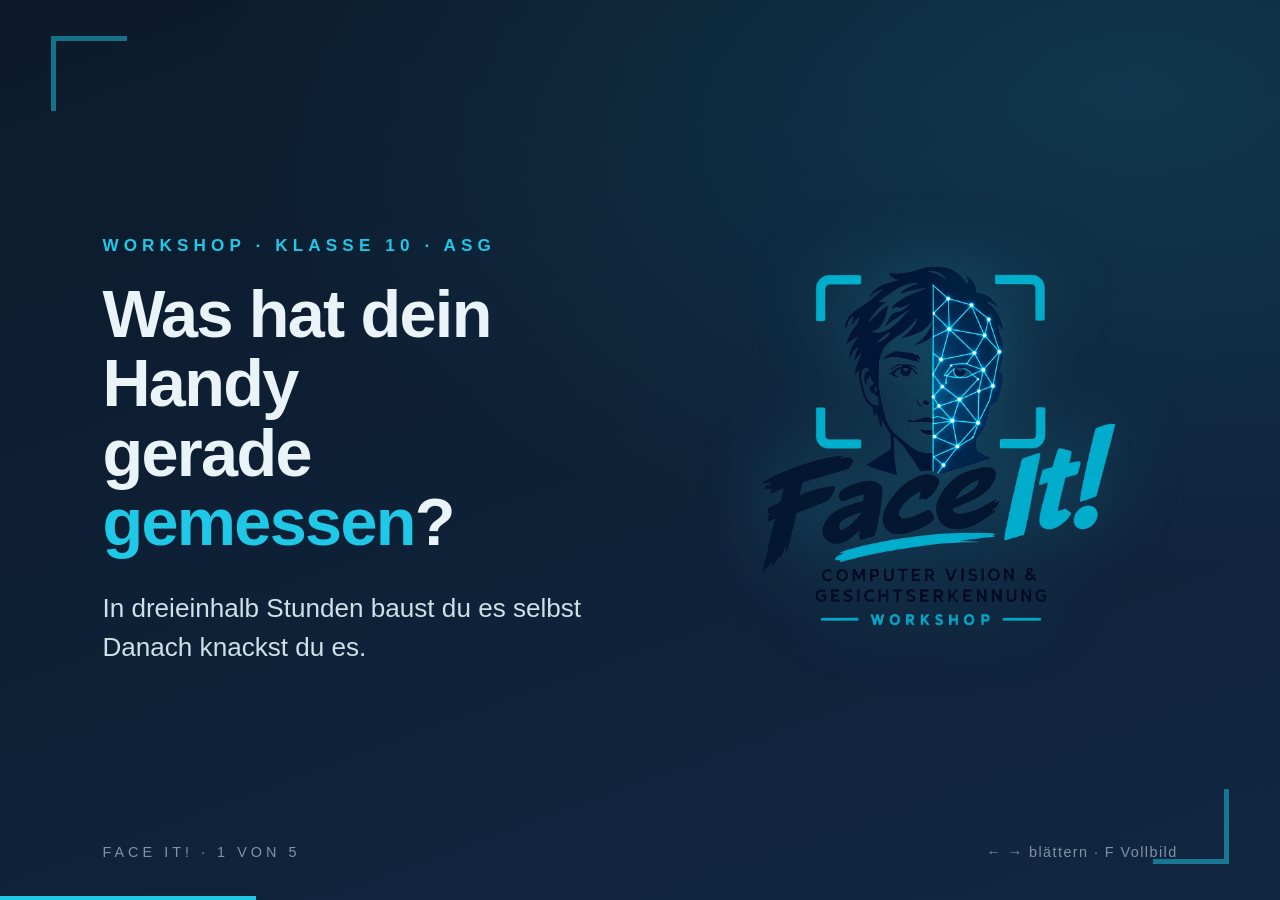
==== material/folien/index.html @ fff6ec65 "feat: Workshop "Face it!" zu Computer Vision und Gesichtserkennung Vollstaendiger 3,5-stuendiger Wor" ====
<!DOCTYPE html>
<html lang="de">
<head>
<meta charset="utf-8">
<meta name="viewport" content="width=device-width, initial-scale=1">
<title>Face it! – Folien</title>
<style>
  :root {
    --navy:   #0c1a2b;
    --navy2:  #12263f;
    --cyan:   #1ec8e6;
    --hell:   #eaf4f8;
    --grau:   #7e93a6;
  }
  * { box-sizing: border-box; margin: 0; padding: 0; }
  html, body { height: 100%; }
  body {
    background: var(--navy);
    color: var(--hell);
    font-family: "Segoe UI", "Helvetica Neue", Arial, sans-serif;
    overflow: hidden;
  }

  .buehne { position: relative; width: 100vw; height: 100vh; }

  .folie {
    position: absolute; inset: 0;
    display: none;
    padding: 7vh 8vw;
    flex-direction: column; justify-content: center;
    background:
      radial-gradient(120% 90% at 88% 10%, rgba(30,200,230,.14), transparent 60%),
      linear-gradient(160deg, #0c1a2b 0%, #112742 100%);
  }
  .folie.aktiv { display: flex; }

  /* Ecken-Klammern wie im Logo */
  .folie::before, .folie::after {
    content: ""; position: absolute; width: 5.5vw; height: 5.5vw;
    border: 0.45vw solid var(--cyan); opacity: .5;
  }
  .folie::before { top: 4vh; left: 4vw; border-right: none; border-bottom: none; }
  .folie::after { bottom: 4vh; right: 4vw; border-left: none; border-top: none; }

  .nummer {
    position: absolute; bottom: 4.5vh; left: 8vw;
    font-size: 1.6vh; letter-spacing: .28em; color: var(--grau);
    text-transform: uppercase;
  }

  h1 { font-size: 7.4vh; line-height: 1.04; letter-spacing: -0.025em;
       font-weight: 700; }
  h1 em { color: var(--cyan); font-style: normal; }
  h2 { font-size: 5.2vh; line-height: 1.1; letter-spacing: -0.02em;
       font-weight: 700; margin-bottom: 3.5vh; }
  h2 em { color: var(--cyan); font-style: normal; }
  .oben { font-size: 1.9vh; letter-spacing: .3em; color: var(--cyan);
          text-transform: uppercase; margin-bottom: 2.4vh; font-weight: 600; }
  p { font-size: 2.9vh; line-height: 1.5; max-width: 46ch; color: #cfe0e9; }
  p.gross { font-size: 3.6vh; max-width: 40ch; }
  strong { color: #fff; font-weight: 600; }

  ul { list-style: none; margin-top: 1vh; }
  li { font-size: 2.9vh; line-height: 1.55; padding-left: 4.2vh;
       position: relative; margin-bottom: 1.9vh; max-width: 44ch;
       color: #cfe0e9; }
  li::before {
    content: ""; position: absolute; left: 0; top: 1.5vh;
    width: 1.9vh; height: 1.9vh; border: 0.35vh solid var(--cyan);
  }
  li b { color: #fff; font-weight: 600; }

  .spalten { display: flex; gap: 7vw; align-items: center; }
  .spalten > div { flex: 1; }

  .logo { width: 34vw; max-width: 46vh; filter: drop-shadow(0 0 4vh rgba(30,200,230,.25)); }

  .zahl { font-size: 12vh; font-weight: 700; color: var(--cyan);
          line-height: .95; letter-spacing: -0.04em; }
  .zahl small { display: block; font-size: 2.2vh; letter-spacing: .22em;
                color: var(--grau); text-transform: uppercase;
                font-weight: 600; margin-top: 1.4vh; }

  .kette { display: flex; align-items: center; gap: 2.2vw; margin: 2vh 0 3vh 0; }
  .kette .kasten { border: 0.3vh solid rgba(30,200,230,.45); padding: 2vh 2.4vw;
                   border-radius: 1vh; text-align: center; }
  .kette .kasten .titel { font-size: 3.4vh; font-weight: 700; color: #fff; }
  .kette .kasten .unter { font-size: 1.7vh; color: var(--grau);
                          letter-spacing: .14em; text-transform: uppercase;
                          margin-top: .7vh; }
  .kette .pfeil { font-size: 3.6vh; color: var(--cyan); }

  .gitter { display: grid; grid-template-columns: repeat(6, 1fr); gap: .5vh;
            width: 30vh; }
  .gitter div { aspect-ratio: 1; display: grid; place-items: center;
                font-size: 1.9vh; color: #9fb6c6;
                border: 1px solid rgba(126,147,166,.35);
                font-variant-numeric: tabular-nums; }

  .merksatz { border-left: 0.6vh solid var(--cyan); padding-left: 2.4vw;
              margin-top: 4vh; }
  .merksatz p { font-size: 3.2vh; color: #fff; font-weight: 600; max-width: 40ch; }

  .url { font-family: Consolas, "Courier New", monospace; font-size: 2.6vh;
         color: var(--cyan); margin-top: 1.5vh; word-break: break-all; }
  .qr { width: 26vh; height: 26vh; border: 0.3vh dashed rgba(30,200,230,.5);
        display: grid; place-items: center; text-align: center;
        font-size: 1.7vh; color: var(--grau); padding: 2vh; border-radius: 1vh; }
  .qr img { width: 100%; height: 100%; object-fit: contain; }

  .fortschritt { position: fixed; bottom: 0; left: 0; height: 0.5vh;
                 background: var(--cyan); transition: width .25s ease; }
  .hilfe { position: fixed; bottom: 4.5vh; right: 8vw; font-size: 1.6vh;
           color: var(--grau); letter-spacing: .1em; }

  @media print {
    body { overflow: visible; }
    .folie { display: flex !important; position: relative; height: 100vh;
             page-break-after: always; }
    .hilfe, .fortschritt { display: none; }
  }
</style>
</head>
<body>

<div class="buehne">

  <!-- ================================================= 1 -->
  <section class="folie aktiv">
    <div class="spalten">
      <div>
        <p class="oben">Workshop · Klasse 10 · ASG</p>
        <h1>Was hat dein Handy<br>gerade <em>gemessen</em>?</h1>
        <p style="margin-top:3.5vh">In dreieinhalb Stunden baust du es selbst</p>
        <p> Danach knackst du es.</p>
      </div>
      <div style="text-align:center">
        <img class="logo" src="../../images/logo.png" alt="Face it!">
      </div>
    </div>
    <div class="nummer">Face it! · 1 von 5</div>
  </section>

  <!-- ================================================= 2 -->
  <section class="folie">
    <p class="oben">Nach Station 1</p>
    <div class="spalten">
      <div>
        <h2>Ein Bild ist eine<br><em>Tabelle aus Zahlen</em></h2>
        <ul>
          <li><b>Pixel</b> – ein Bildpunkt, also eine Zahl</li>
          <li><b>0 bis 255</b> – 0 ist schwarz, 255 ist weiß</li>
          <li><b>Auflösung</b> – wie viele Zahlen es sind</li>
          <li><b>Rot, Grün, Blau</b> – Farbe sind drei Tabellen übereinander</li>
        </ul>
      </div>
      <div>
        <div class="gitter">
          <div>72</div><div>118</div><div>129</div><div>27</div><div>18</div><div>22</div>
          <div>72</div><div>140</div><div>115</div><div>11</div><div>10</div><div>42</div>
          <div>70</div><div>104</div><div>24</div><div>11</div><div>39</div><div>65</div>
          <div>69</div><div>92</div><div>22</div><div>29</div><div>61</div><div>94</div>
          <div>135</div><div>135</div><div>68</div><div>83</div><div>105</div><div>123</div>
          <div>140</div><div>148</div><div>79</div><div>120</div><div>118</div><div>121</div>
        </div>
        <p style="font-size:2.1vh;margin-top:2vh;color:#7e93a6">
        Dein Gesicht. Mehr sieht der Computer nicht.</p>
      </div>
    </div>
    <div class="nummer">Face it! · 2 von 5</div>
  </section>

  <!-- ================================================= 3 -->
  <section class="folie">
    <p class="oben">Nach Station 2</p>
    <h2>Du hast gerade einen <em>Kernel</em> von Hand gerechnet</h2>
    <div class="kette">
      <div class="kasten"><div class="titel">1</div>
        <div class="unter">Kernel, von Hand</div></div>
      <div class="pfeil">→</div>
      <div class="kasten"><div class="titel">64</div>
        <div class="unter">erste Schicht</div></div>
      <div class="pfeil">→</div>
      <div class="kasten"><div class="titel">Millionen</div>
        <div class="unter">ganzes Netz</div></div>
    </div>
    <p class="gross">Ein neuronales Netz macht genau dieselbe Rechnung – aber es
    <strong>sucht sich seine Kernel selbst</strong>, in Schichten übereinander,
    bis es Kanten, Augen und schließlich Gesichter findet.</p>
    <div class="nummer">Face it! · 3 von 5</div>
  </section>

  <!-- ================================================= 4 -->
  <section class="folie">
    <p class="oben">Nach Station 4</p>
    <div class="spalten">
      <div>
        <h2>Dein Gesicht ist ein<br><em>Punkt in einem Raum</em></h2>
        <ul>
          <li><b>2 Zahlen</b> – ein Punkt auf Papier</li>
          <li><b>3 Zahlen</b> – ein Punkt in diesem Zimmer</li>
          <li><b>128 Zahlen</b> – ein Punkt in einem Raum, den niemand zeichnen
              kann. Rechnen kann man darin trotzdem.</li>
        </ul>
        <p style="margin-top:2.5vh">Ähnliche Gesichter liegen dort nah beieinander.
        <strong>Erkennung ist ein Abstand.</strong></p>
      </div>
      <div>
        <div class="zahl">37 632<small>Zahlen im Bild</small></div>
        <div style="font-size:5vh;color:var(--cyan);margin:2.5vh 0">↓</div>
        <div class="zahl">128<small>Zahlen über dich</small></div>
      </div>
    </div>
    <div class="nummer">Face it! · 4 von 5</div>
  </section>

  <!-- ================================================= 5 -->
  <section class="folie">
    <p class="oben">Zum Mitnehmen</p>
    <div class="spalten">
      <div>
        <h2>Alles zum <em>Weiterbasteln</em></h2>
        <p>Alle Programme von heute, die Lösungen, vier Bonusprojekte und ein
        Glossar mit jedem Begriff.</p>
        <p class="url">github.com/fabianpingel/face-it</p>
        <div class="merksatz">
          <p>Ein Passwort kannst du ändern.<br>Dein Gesicht nicht.</p>
        </div>
      </div>
      <div style="text-align:center">
        <div class="qr">
          <!-- qr.svg wird erzeugt mit:  uv run code/tools/qr_erzeugen.py <URL>
               Fehlt die Datei, erscheint stattdessen der Hinweis darunter. -->
          <img src="qr.svg" alt="QR-Code zum Repository"
               onerror="this.style.display='none';
                        this.nextElementSibling.style.display='block'">
          <span style="display:none">QR-Code fehlt noch<br>
          <code style="color:#1ec8e6;font-size:1.5vh">
          uv run code/tools/qr_erzeugen.py</code></span>
        </div>
      </div>
    </div>
    <div class="nummer">Face it! · 5 von 5</div>
  </section>

</div>

<div class="fortschritt" style="width:20%"></div>
<div class="hilfe">← → blättern · F Vollbild</div>

<script>
  const folien = Array.from(document.querySelectorAll('.folie'));
  const balken = document.querySelector('.fortschritt');
  let aktuell = 0;

  function zeigen(index) {
    aktuell = Math.max(0, Math.min(folien.length - 1, index));
    folien.forEach((f, i) => f.classList.toggle('aktiv', i === aktuell));
    balken.style.width = ((aktuell + 1) / folien.length * 100) + '%';
    location.hash = aktuell + 1;
  }

  document.addEventListener('keydown', (e) => {
    if (['ArrowRight', 'PageDown', ' ', 'Enter'].includes(e.key)) {
      e.preventDefault(); zeigen(aktuell + 1);
    } else if (['ArrowLeft', 'PageUp'].includes(e.key)) {
      e.preventDefault(); zeigen(aktuell - 1);
    } else if (e.key === 'Home') {
      zeigen(0);
    } else if (e.key === 'End') {
      zeigen(folien.length - 1);
    } else if (e.key.toLowerCase() === 'f') {
      if (document.fullscreenElement) document.exitFullscreen();
      else document.documentElement.requestFullscreen();
    }
  });

  document.addEventListener('click', (e) => {
    zeigen(aktuell + (e.clientX < window.innerWidth * 0.25 ? -1 : 1));
  });

  const start = parseInt(location.hash.replace('#', ''), 10);
  zeigen(Number.isInteger(start) && start > 0 ? start - 1 : 0);
</script>

</body>
</html>
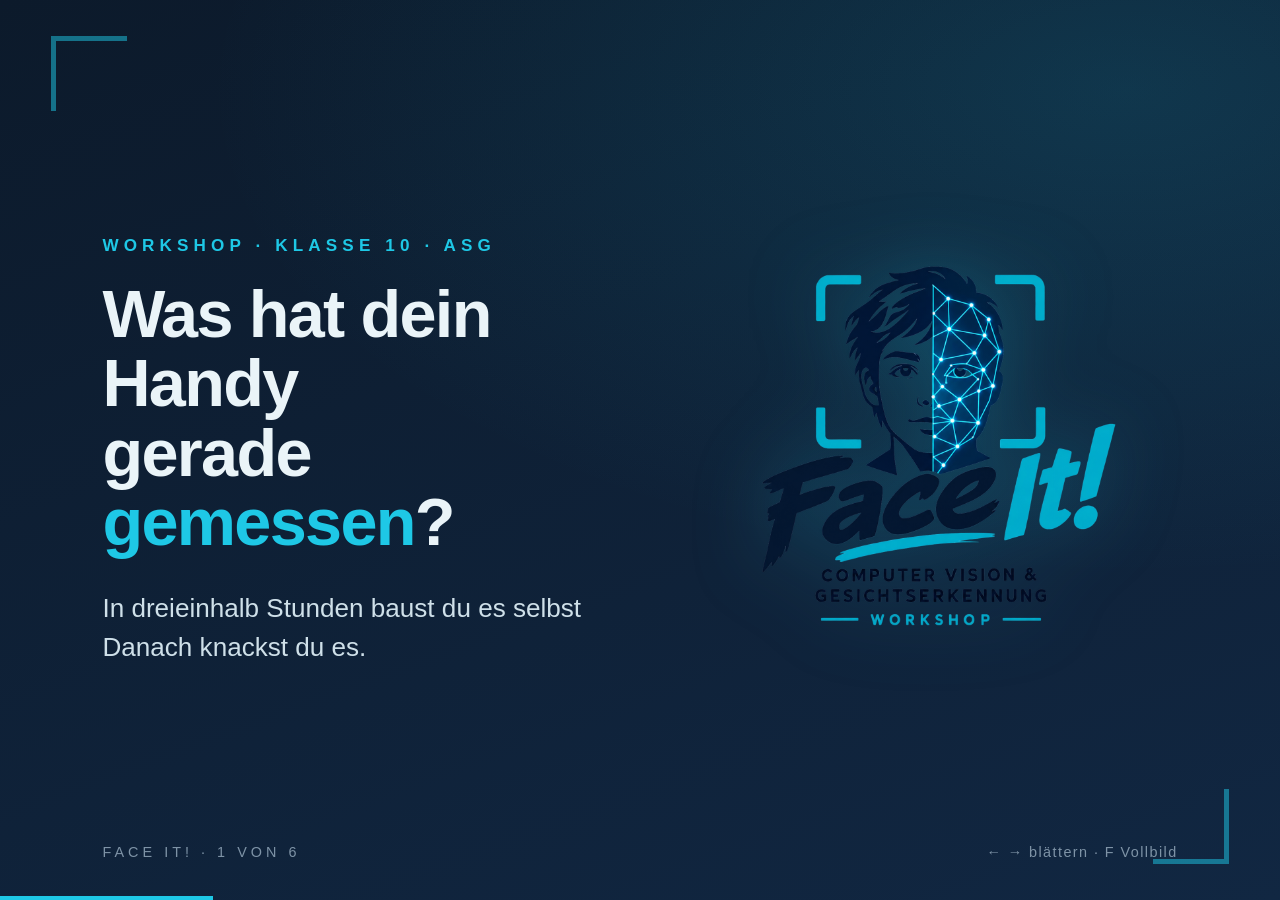
==== commit 0ac63a6a: "feat: Folie nach Station 3, Infostreifen unter die Bilder Es fehlte eine Folie - der Foliensatz spra" ====
--- a/material/folien/index.html
+++ b/material/folien/index.html
@@ -97,6 +97,11 @@
                 border: 1px solid rgba(126,147,166,.35);
                 font-variant-numeric: tabular-nums; }
 
+  .fundliste { margin-top: 1.5vh; }
+  .fundliste div { font-size: 2.5vh; line-height: 1.8; color: #cfe0e9; }
+  .fundliste .ja { color: var(--cyan); font-weight: 700; margin-right: 1.1vw; }
+  .fundliste .nein { color: #e2607a; font-weight: 700; margin-right: 1.1vw; }
+
   .merksatz { border-left: 0.6vh solid var(--cyan); padding-left: 2.4vw;
               margin-top: 4vh; }
   .merksatz p { font-size: 3.2vh; color: #fff; font-weight: 600; max-width: 40ch; }
@@ -138,7 +143,7 @@
         <img class="logo" src="../../images/logo.png" alt="Face it!">
       </div>
     </div>
-    <div class="nummer">Face it! · 1 von 5</div>
+    <div class="nummer">Face it! · 1 von 6</div>
   </section>
 
   <!-- ================================================= 2 -->
@@ -167,7 +172,7 @@
         Dein Gesicht. Mehr sieht der Computer nicht.</p>
       </div>
     </div>
-    <div class="nummer">Face it! · 2 von 5</div>
+    <div class="nummer">Face it! · 2 von 6</div>
   </section>
 
   <!-- ================================================= 3 -->
@@ -187,10 +192,45 @@
     <p class="gross">Ein neuronales Netz macht genau dieselbe Rechnung – aber es
     <strong>sucht sich seine Kernel selbst</strong>, in Schichten übereinander,
     bis es Kanten, Augen und schließlich Gesichter findet.</p>
-    <div class="nummer">Face it! · 3 von 5</div>
+    <div class="nummer">Face it! · 3 von 6</div>
   </section>
 
   <!-- ================================================= 4 -->
+  <section class="folie">
+    <p class="oben">Nach Station 3</p>
+    <div class="spalten">
+      <div>
+        <h2>Gefunden ist nicht<br><em>erkannt</em></h2>
+        <ul>
+          <li><b>Detektion</b> &ndash; Ist hier ein Gesicht, und wo?
+              Die Antwort ist ein Rechteck.</li>
+          <li><b>Erkennung</b> &ndash; Wessen Gesicht? Dafür braucht es einen
+              Vergleich. Das kommt jetzt.</li>
+        </ul>
+        <div class="merksatz">
+          <p>Die Empfindlichkeit ist eine Einstellung.<br>Kein Naturgesetz.</p>
+        </div>
+      </div>
+      <div>
+        <p style="font-size:2.2vh;letter-spacing:.16em;text-transform:uppercase;
+                  color:var(--grau);font-weight:600">
+          Von deinem Programm als Gesicht akzeptiert</p>
+        <div class="fundliste">
+          <div><span class="ja">&check;</span> Poster an der Wand</div>
+          <div><span class="ja">&check;</span> gezeichnetes Gesicht</div>
+          <div><span class="ja">&check;</span> Foto auf dem Handy</div>
+          <div><span class="ja">&check;</span> Aufdruck auf dem T-Shirt</div>
+          <div><span class="nein">&#10007;</span> echtes Gesicht, Hand über
+               den Augen</div>
+        </div>
+        <p style="font-size:2.4vh;margin-top:3vh"><strong>Es prüft nicht, ob ein
+        Mensch davorsteht.</strong></p>
+      </div>
+    </div>
+    <div class="nummer">Face it! &middot; 4 von 6</div>
+  </section>
+
+  <!-- ================================================= 5 -->
   <section class="folie">
     <p class="oben">Nach Station 4</p>
     <div class="spalten">
@@ -211,16 +251,16 @@
         <div class="zahl">128<small>Zahlen über dich</small></div>
       </div>
     </div>
-    <div class="nummer">Face it! · 4 von 5</div>
-  </section>
-
-  <!-- ================================================= 5 -->
+    <div class="nummer">Face it! · 5 von 6</div>
+  </section>
+
+  <!-- ================================================= 6 -->
   <section class="folie">
     <p class="oben">Zum Mitnehmen</p>
     <div class="spalten">
       <div>
         <h2>Alles zum <em>Weiterbasteln</em></h2>
-        <p>Alle Programme von heute, die Lösungen, vier Bonusprojekte und ein
+        <p>Alle Programme von heute, die Lösungen, fünf Advanced-Programme und ein
         Glossar mit jedem Begriff.</p>
         <p class="url">github.com/fabianpingel/face-it</p>
         <div class="merksatz">
@@ -240,7 +280,7 @@
         </div>
       </div>
     </div>
-    <div class="nummer">Face it! · 5 von 5</div>
+    <div class="nummer">Face it! · 6 von 6</div>
   </section>
 
 </div>
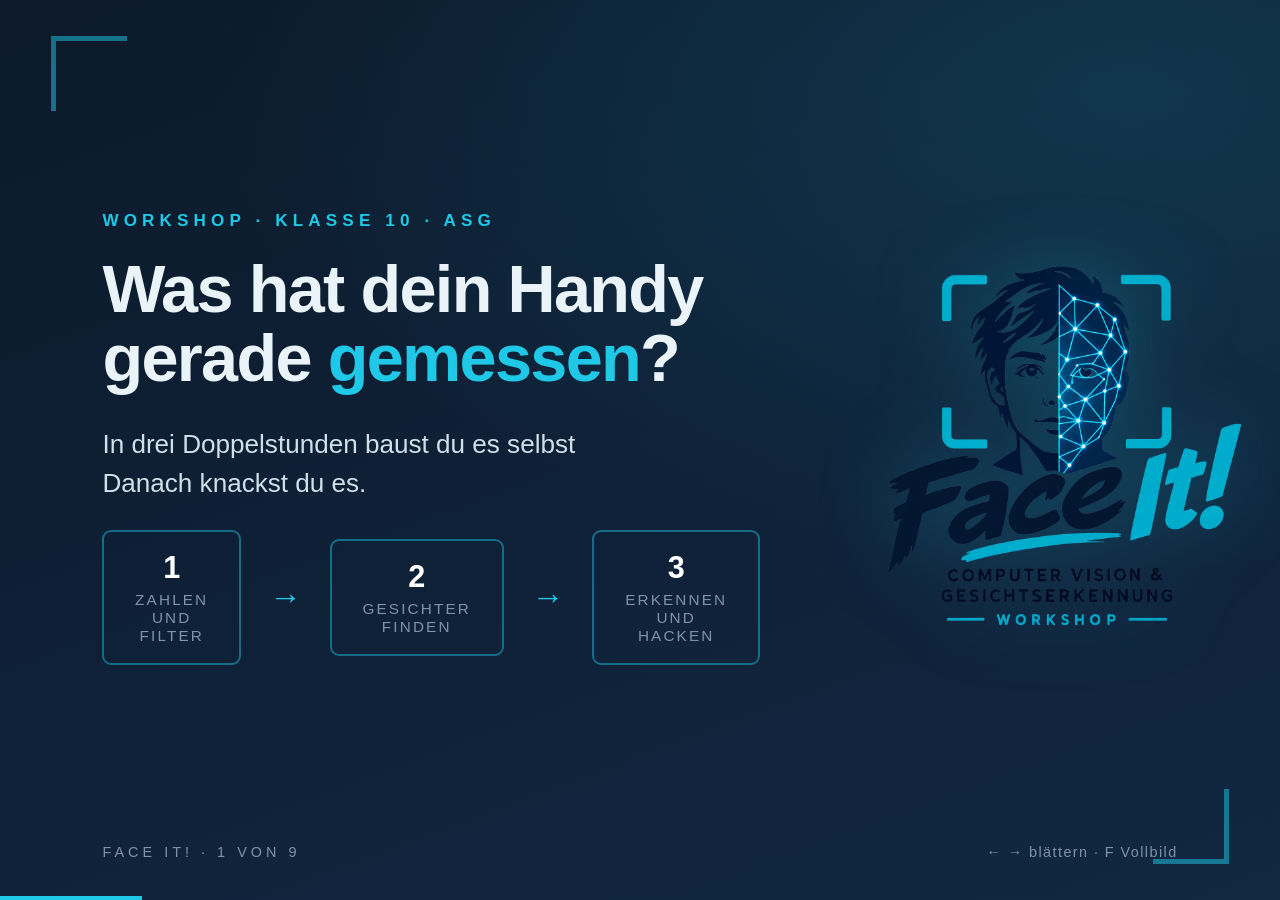
==== commit 4b6cb980: "feat: Workshop auf 3x90 Minuten in sechs Bloecken umstellen Aus dem 3,5-Stunden-Projektvormittag (21" ====
--- a/material/folien/index.html
+++ b/material/folien/index.html
@@ -136,19 +136,29 @@
       <div>
         <p class="oben">Workshop · Klasse 10 · ASG</p>
         <h1>Was hat dein Handy<br>gerade <em>gemessen</em>?</h1>
-        <p style="margin-top:3.5vh">In dreieinhalb Stunden baust du es selbst</p>
+        <p style="margin-top:3.5vh">In drei Doppelstunden baust du es selbst</p>
         <p> Danach knackst du es.</p>
+        <div class="kette" style="margin-top:3vh">
+          <div class="kasten"><div class="titel">1</div>
+            <div class="unter">Zahlen und Filter</div></div>
+          <div class="pfeil">→</div>
+          <div class="kasten"><div class="titel">2</div>
+            <div class="unter">Gesichter finden</div></div>
+          <div class="pfeil">→</div>
+          <div class="kasten"><div class="titel">3</div>
+            <div class="unter">Erkennen und hacken</div></div>
+        </div>
       </div>
       <div style="text-align:center">
         <img class="logo" src="../../images/logo.png" alt="Face it!">
       </div>
     </div>
-    <div class="nummer">Face it! · 1 von 6</div>
+    <div class="nummer">Face it! · 1 von 9</div>
   </section>
 
   <!-- ================================================= 2 -->
   <section class="folie">
-    <p class="oben">Nach Station 1</p>
+    <p class="oben">Fazit Block 1 &middot; Station 1</p>
     <div class="spalten">
       <div>
         <h2>Ein Bild ist eine<br><em>Tabelle aus Zahlen</em></h2>
@@ -172,12 +182,43 @@
         Dein Gesicht. Mehr sieht der Computer nicht.</p>
       </div>
     </div>
-    <div class="nummer">Face it! · 2 von 6</div>
+    <div class="nummer">Face it! · 2 von 9</div>
   </section>
 
   <!-- ================================================= 3 -->
   <section class="folie">
-    <p class="oben">Nach Station 2</p>
+    <p class="oben">Fazit Block 2 &middot; Faltung auf Papier</p>
+    <div class="spalten">
+      <div>
+        <h2>Ein Filter ist eine<br><em>Rechnung</em></h2>
+        <ul>
+          <li><b>Kernel</b> &ndash; neun Zahlen, die über das Bild wandern</li>
+          <li><b>Ein Ergebnisfeld</b> &ndash; neun Produkte, einmal addiert.
+              Genau ein Skalarprodukt.</li>
+          <li><b>Die neun Zahlen addieren sich zu 0</b> &ndash; deshalb reagiert
+              der Filter nicht auf Helligkeit, sondern nur auf
+              <em>Veränderung</em>.</li>
+        </ul>
+        <div class="merksatz">
+          <p>Ihr wart gerade gemeinsam<br>ein Convolutional Layer.</p>
+        </div>
+      </div>
+      <div>
+        <p style="font-size:2.2vh;letter-spacing:.16em;text-transform:uppercase;
+                  color:var(--grau);font-weight:600">Euer Ergebnis an der Tafel</p>
+        <div class="zahl">0<small>in der gleichmäßigen Fläche</small></div>
+        <div style="font-size:5vh;color:var(--cyan);margin:2vh 0">↕</div>
+        <div class="zahl">28<small>auf der Kante</small></div>
+        <p style="font-size:2.4vh;margin-top:3vh"><strong>Gleich hell heißt 0.
+        Der Filter sieht nur, wo sich etwas ändert.</strong></p>
+      </div>
+    </div>
+    <div class="nummer">Face it! &middot; 3 von 9</div>
+  </section>
+
+  <!-- ================================================= 4 -->
+  <section class="folie">
+    <p class="oben">Fazit Block 3 &middot; Station 2 live</p>
     <h2>Du hast gerade einen <em>Kernel</em> von Hand gerechnet</h2>
     <div class="kette">
       <div class="kasten"><div class="titel">1</div>
@@ -192,12 +233,12 @@
     <p class="gross">Ein neuronales Netz macht genau dieselbe Rechnung – aber es
     <strong>sucht sich seine Kernel selbst</strong>, in Schichten übereinander,
     bis es Kanten, Augen und schließlich Gesichter findet.</p>
-    <div class="nummer">Face it! · 3 von 6</div>
-  </section>
-
-  <!-- ================================================= 4 -->
-  <section class="folie">
-    <p class="oben">Nach Station 3</p>
+    <div class="nummer">Face it! · 4 von 9</div>
+  </section>
+
+  <!-- ================================================= 5 -->
+  <section class="folie">
+    <p class="oben">Fazit Block 4 &middot; Station 3</p>
     <div class="spalten">
       <div>
         <h2>Gefunden ist nicht<br><em>erkannt</em></h2>
@@ -227,12 +268,12 @@
         Mensch davorsteht.</strong></p>
       </div>
     </div>
-    <div class="nummer">Face it! &middot; 4 von 6</div>
-  </section>
-
-  <!-- ================================================= 5 -->
-  <section class="folie">
-    <p class="oben">Nach Station 4</p>
+    <div class="nummer">Face it! &middot; 5 von 9</div>
+  </section>
+
+  <!-- ================================================= 6 -->
+  <section class="folie">
+    <p class="oben">Ausblick auf Block 5 &middot; Station 4a</p>
     <div class="spalten">
       <div>
         <h2>Dein Gesicht ist ein<br><em>Punkt in einem Raum</em></h2>
@@ -251,10 +292,77 @@
         <div class="zahl">128<small>Zahlen über dich</small></div>
       </div>
     </div>
-    <div class="nummer">Face it! · 5 von 6</div>
-  </section>
-
-  <!-- ================================================= 6 -->
+    <div class="nummer">Face it! · 6 von 9</div>
+  </section>
+
+  <!-- ================================================= 7 -->
+  <section class="folie">
+    <p class="oben">Fazit Block 5 &middot; Deine eigene Face ID</p>
+    <h2>Sicherheit ist ein <em>Schwellenwert</em></h2>
+    <div class="kette">
+      <div class="kasten"><div class="titel">0,05</div>
+        <div class="unter">jeder kommt herein</div></div>
+      <div class="pfeil">→</div>
+      <div class="kasten"><div class="titel">0,36</div>
+        <div class="unter">der Kompromiss</div></div>
+      <div class="pfeil">→</div>
+      <div class="kasten"><div class="titel">0,90</div>
+        <div class="unter">niemand kommt herein</div></div>
+    </div>
+    <div class="fundliste">
+      <div><span class="nein">&#10007;</span> <b>False Accept</b> &ndash; ein
+           Fremder wird akzeptiert. Der Regler stand zu niedrig.</div>
+      <div><span class="nein">&#10007;</span> <b>False Reject</b> &ndash; ich komme
+           nicht in mein eigenes Gerät. Der Regler stand zu hoch.</div>
+    </div>
+    <p class="gross">Beide Fehler gleichzeitig kleiner machen geht nicht. Wo würdest
+    <strong>du</strong> den Regler setzen &ndash; beim Handy, bei einer Banktür, bei
+    einer Polizeifahndung? Jedes Mal eine andere Antwort. Und jedes Mal hat sie
+    <strong>jemand entschieden</strong>.</p>
+    <div class="nummer">Face it! &middot; 7 von 9</div>
+  </section>
+
+  <!-- ================================================= 8 -->
+  <section class="folie">
+    <p class="oben">Fazit Block 6 &middot; Angriff, Fehler, Verantwortung</p>
+    <div class="spalten">
+      <div>
+        <h2>Was du bauen kannst,<br>kannst du <em>überlisten</em></h2>
+        <ul>
+          <li><b>Das Foto klappt</b> &ndash; die Kamera sieht ein flaches Bild.
+              Echtes Face ID projiziert 30 000 Infrarotpunkte und prüft
+              <em>Liveness</em>.</li>
+          <li><b>Es gibt keine fehlerfreie Schwelle</b> &ndash; eure eigenen
+              Messungen überlappen sich.</li>
+          <li><b>Die Fehler sind ungleich verteilt</b> &ndash; 0,8 % gegen 34,7 %
+              Fehlerrate, je nach Hautfarbe und Geschlecht. Grund: die
+              Trainingsdaten.</li>
+        </ul>
+        <div class="merksatz">
+          <p>Die Frage ist nicht, ob es funktioniert.<br>
+          Sondern bei wem es schlechter funktioniert.</p>
+        </div>
+      </div>
+      <div>
+        <p style="font-size:2.2vh;letter-spacing:.16em;text-transform:uppercase;
+                  color:var(--grau);font-weight:600">Der Rahmen</p>
+        <div class="fundliste">
+          <div><span class="ja">&check;</span> <b>DSGVO Art. 9</b> &ndash; Biometrie
+               ist besonders geschützt</div>
+          <div><span class="ja">&check;</span> <b>EU AI Act</b> &ndash; Echtzeit-
+               Fernidentifizierung im öffentlichen Raum grundsätzlich verboten</div>
+          <div><span class="nein">&#10007;</span> <b>Clearview AI</b> &ndash;
+               Milliarden Gesichter gescrapt, Millionenbußgelder in der EU</div>
+        </div>
+        <p style="font-size:2.2vh;margin-top:3vh;color:var(--grau)">
+        Quellen: Gender Shades (Buolamwini &amp; Gebru, MIT 2018) ·
+        NIST FRVT Part 3 (2019, 189 Algorithmen)</p>
+      </div>
+    </div>
+    <div class="nummer">Face it! &middot; 8 von 9</div>
+  </section>
+
+  <!-- ================================================= 9 -->
   <section class="folie">
     <p class="oben">Zum Mitnehmen</p>
     <div class="spalten">
@@ -280,7 +388,7 @@
         </div>
       </div>
     </div>
-    <div class="nummer">Face it! · 6 von 6</div>
+    <div class="nummer">Face it! · 9 von 9</div>
   </section>
 
 </div>
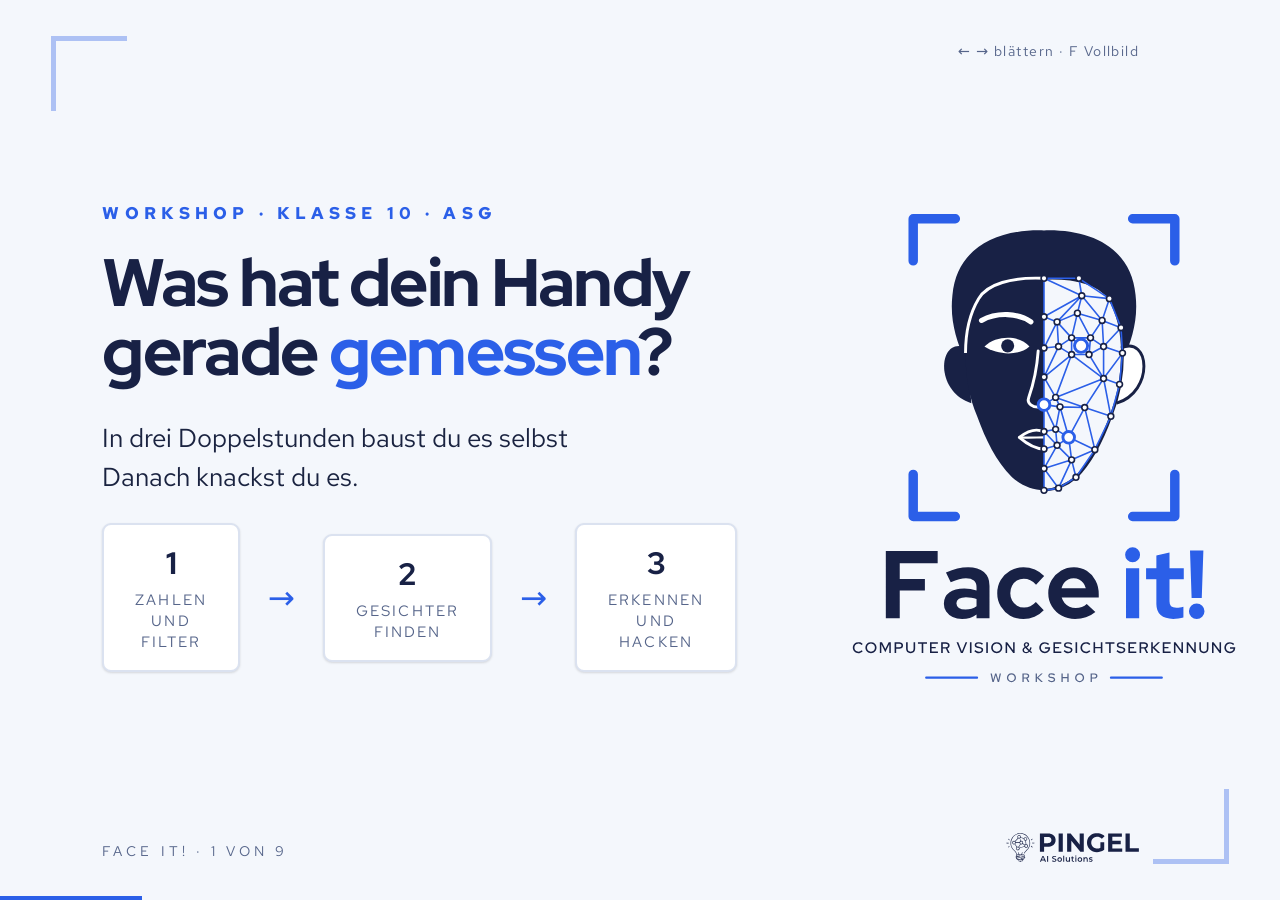
==== commit 978e3d24: "feat: PINGEL-Branding, neues Logo und Beta-Fassung - Schriften Red Hat Display/Text selbst gehostet " ====
--- a/material/folien/index.html
+++ b/material/folien/index.html
@@ -4,20 +4,16 @@
 <meta charset="utf-8">
 <meta name="viewport" content="width=device-width, initial-scale=1">
 <title>Face it! – Folien</title>
+<link rel="stylesheet" href="../brand/tokens.css">
 <style>
-  :root {
-    --navy:   #0c1a2b;
-    --navy2:  #12263f;
-    --cyan:   #1ec8e6;
-    --hell:   #eaf4f8;
-    --grau:   #7e93a6;
-  }
+  /* Farben und Schriften kommen aus dem PINGEL-Markenkit (../brand/tokens.css).
+     Bewusst hell: lesbar am Beamer, auch bei Tageslicht im Klassenraum. */
   * { box-sizing: border-box; margin: 0; padding: 0; }
   html, body { height: 100%; }
   body {
-    background: var(--navy);
-    color: var(--hell);
-    font-family: "Segoe UI", "Helvetica Neue", Arial, sans-serif;
+    background: var(--color-bg);
+    color: var(--color-text);
+    font-family: var(--font-sans);
     overflow: hidden;
   }
 
@@ -28,95 +24,101 @@
     display: none;
     padding: 7vh 8vw;
     flex-direction: column; justify-content: center;
-    background:
-      radial-gradient(120% 90% at 88% 10%, rgba(30,200,230,.14), transparent 60%),
-      linear-gradient(160deg, #0c1a2b 0%, #112742 100%);
+    background: var(--color-bg);
   }
   .folie.aktiv { display: flex; }
 
-  /* Ecken-Klammern wie im Logo */
+  /* Ecken-Klammern wie im Logo: der Rahmen, den die Erkennung zeichnet */
   .folie::before, .folie::after {
     content: ""; position: absolute; width: 5.5vw; height: 5.5vw;
-    border: 0.45vw solid var(--cyan); opacity: .5;
+    border: 0.45vw solid var(--color-accent); opacity: .35;
   }
   .folie::before { top: 4vh; left: 4vw; border-right: none; border-bottom: none; }
   .folie::after { bottom: 4vh; right: 4vw; border-left: none; border-top: none; }
 
   .nummer {
     position: absolute; bottom: 4.5vh; left: 8vw;
-    font-size: 1.6vh; letter-spacing: .28em; color: var(--grau);
+    font-size: 1.6vh; letter-spacing: .28em; color: var(--color-muted);
     text-transform: uppercase;
   }
-
+  .marke { position: absolute; bottom: 4.2vh; right: 11vw; height: 3.2vh; }
+
+  h1, h2 { font-family: var(--font-display); color: var(--color-heading); }
   h1 { font-size: 7.4vh; line-height: 1.04; letter-spacing: -0.025em;
-       font-weight: 700; }
-  h1 em { color: var(--cyan); font-style: normal; }
+       font-weight: 800; }
+  h1 em { color: var(--color-accent-text); font-style: normal; }
   h2 { font-size: 5.2vh; line-height: 1.1; letter-spacing: -0.02em;
-       font-weight: 700; margin-bottom: 3.5vh; }
-  h2 em { color: var(--cyan); font-style: normal; }
-  .oben { font-size: 1.9vh; letter-spacing: .3em; color: var(--cyan);
-          text-transform: uppercase; margin-bottom: 2.4vh; font-weight: 600; }
-  p { font-size: 2.9vh; line-height: 1.5; max-width: 46ch; color: #cfe0e9; }
+       font-weight: 800; margin-bottom: 3.5vh; }
+  h2 em { color: var(--color-accent-text); font-style: normal; }
+  .oben { font-size: 1.9vh; letter-spacing: .3em; color: var(--color-accent-text);
+          text-transform: uppercase; margin-bottom: 2.4vh; font-weight: 700; }
+  p { font-size: 2.9vh; line-height: 1.5; max-width: 46ch; color: var(--color-text); }
   p.gross { font-size: 3.6vh; max-width: 40ch; }
-  strong { color: #fff; font-weight: 600; }
+  strong { color: var(--color-heading); font-weight: 700; }
 
   ul { list-style: none; margin-top: 1vh; }
   li { font-size: 2.9vh; line-height: 1.55; padding-left: 4.2vh;
        position: relative; margin-bottom: 1.9vh; max-width: 44ch;
-       color: #cfe0e9; }
+       color: var(--color-text); }
+  /* Knoten als Ringe: das Netz aus dem Logo */
   li::before {
-    content: ""; position: absolute; left: 0; top: 1.5vh;
-    width: 1.9vh; height: 1.9vh; border: 0.35vh solid var(--cyan);
-  }
-  li b { color: #fff; font-weight: 600; }
+    content: ""; position: absolute; left: 0; top: 1.4vh;
+    width: 1.8vh; height: 1.8vh; border: 0.35vh solid var(--color-accent);
+    border-radius: 50%;
+  }
+  li b { color: var(--color-heading); font-weight: 700; }
 
   .spalten { display: flex; gap: 7vw; align-items: center; }
   .spalten > div { flex: 1; }
 
-  .logo { width: 34vw; max-width: 46vh; filter: drop-shadow(0 0 4vh rgba(30,200,230,.25)); }
-
-  .zahl { font-size: 12vh; font-weight: 700; color: var(--cyan);
-          line-height: .95; letter-spacing: -0.04em; }
-  .zahl small { display: block; font-size: 2.2vh; letter-spacing: .22em;
-                color: var(--grau); text-transform: uppercase;
-                font-weight: 600; margin-top: 1.4vh; }
+  .logo { width: 34vw; max-width: 50vh; }
+
+  .zahl { font-family: var(--font-display); font-size: 12vh; font-weight: 800;
+          color: var(--color-accent-text); line-height: .95; letter-spacing: -0.04em; }
+  .zahl small { display: block; font-family: var(--font-sans); font-size: 2.2vh;
+                letter-spacing: .22em; color: var(--color-muted);
+                text-transform: uppercase; font-weight: 600; margin-top: 1.4vh; }
 
   .kette { display: flex; align-items: center; gap: 2.2vw; margin: 2vh 0 3vh 0; }
-  .kette .kasten { border: 0.3vh solid rgba(30,200,230,.45); padding: 2vh 2.4vw;
-                   border-radius: 1vh; text-align: center; }
-  .kette .kasten .titel { font-size: 3.4vh; font-weight: 700; color: #fff; }
-  .kette .kasten .unter { font-size: 1.7vh; color: var(--grau);
+  .kette .kasten { border: 0.3vh solid var(--color-border); background: var(--color-surface);
+                   padding: 2vh 2.4vw; border-radius: 1vh; text-align: center;
+                   box-shadow: var(--shadow-sm); }
+  .kette .kasten .titel { font-family: var(--font-display); font-size: 3.4vh;
+                          font-weight: 800; color: var(--color-heading); }
+  .kette .kasten .unter { font-size: 1.7vh; color: var(--color-muted);
                           letter-spacing: .14em; text-transform: uppercase;
                           margin-top: .7vh; }
-  .kette .pfeil { font-size: 3.6vh; color: var(--cyan); }
+  .kette .pfeil { font-size: 3.6vh; color: var(--color-accent-text); }
 
   .gitter { display: grid; grid-template-columns: repeat(6, 1fr); gap: .5vh;
             width: 30vh; }
   .gitter div { aspect-ratio: 1; display: grid; place-items: center;
-                font-size: 1.9vh; color: #9fb6c6;
-                border: 1px solid rgba(126,147,166,.35);
+                font-size: 1.9vh; color: var(--color-muted);
+                border: 1px solid var(--color-border); background: var(--color-surface);
                 font-variant-numeric: tabular-nums; }
 
   .fundliste { margin-top: 1.5vh; }
-  .fundliste div { font-size: 2.5vh; line-height: 1.8; color: #cfe0e9; }
-  .fundliste .ja { color: var(--cyan); font-weight: 700; margin-right: 1.1vw; }
-  .fundliste .nein { color: #e2607a; font-weight: 700; margin-right: 1.1vw; }
-
-  .merksatz { border-left: 0.6vh solid var(--cyan); padding-left: 2.4vw;
+  .fundliste div { font-size: 2.5vh; line-height: 1.8; color: var(--color-text); }
+  .fundliste .ja { color: var(--color-accent-text); font-weight: 700; margin-right: 1.1vw; }
+  .fundliste .nein { color: #c4363a; font-weight: 700; margin-right: 1.1vw; }
+
+  .merksatz { border-left: 0.6vh solid var(--color-accent); padding-left: 2.4vw;
               margin-top: 4vh; }
-  .merksatz p { font-size: 3.2vh; color: #fff; font-weight: 600; max-width: 40ch; }
+  .merksatz p { font-size: 3.2vh; color: var(--color-heading); font-weight: 700;
+                max-width: 40ch; }
 
   .url { font-family: Consolas, "Courier New", monospace; font-size: 2.6vh;
-         color: var(--cyan); margin-top: 1.5vh; word-break: break-all; }
-  .qr { width: 26vh; height: 26vh; border: 0.3vh dashed rgba(30,200,230,.5);
+         color: var(--color-accent-text); margin-top: 1.5vh; word-break: break-all; }
+  .qr { width: 26vh; height: 26vh; border: 0.3vh dashed var(--color-border);
+        background: var(--color-surface);
         display: grid; place-items: center; text-align: center;
-        font-size: 1.7vh; color: var(--grau); padding: 2vh; border-radius: 1vh; }
+        font-size: 1.7vh; color: var(--color-muted); padding: 2vh; border-radius: 1vh; }
   .qr img { width: 100%; height: 100%; object-fit: contain; }
 
   .fortschritt { position: fixed; bottom: 0; left: 0; height: 0.5vh;
-                 background: var(--cyan); transition: width .25s ease; }
-  .hilfe { position: fixed; bottom: 4.5vh; right: 8vw; font-size: 1.6vh;
-           color: var(--grau); letter-spacing: .1em; }
+                 background: var(--color-accent); transition: width .25s ease; }
+  .hilfe { position: fixed; top: 4.5vh; right: 11vw; font-size: 1.6vh;
+           color: var(--color-muted); letter-spacing: .1em; }
 
   @media print {
     body { overflow: visible; }
@@ -150,10 +152,11 @@
         </div>
       </div>
       <div style="text-align:center">
-        <img class="logo" src="../../images/logo.png" alt="Face it!">
+        <img class="logo" src="../../images/logo.svg" alt="Face it! – Computer Vision und Gesichtserkennung">
       </div>
     </div>
     <div class="nummer">Face it! · 1 von 9</div>
+    <img class="marke" src="../brand/logo-wordmark.svg" alt="PINGEL AI Solutions">
   </section>
 
   <!-- ================================================= 2 -->
@@ -178,7 +181,7 @@
           <div>135</div><div>135</div><div>68</div><div>83</div><div>105</div><div>123</div>
           <div>140</div><div>148</div><div>79</div><div>120</div><div>118</div><div>121</div>
         </div>
-        <p style="font-size:2.1vh;margin-top:2vh;color:#7e93a6">
+        <p style="font-size:2.1vh;margin-top:2vh;color:var(--color-muted)">
         Dein Gesicht. Mehr sieht der Computer nicht.</p>
       </div>
     </div>
@@ -205,9 +208,9 @@
       </div>
       <div>
         <p style="font-size:2.2vh;letter-spacing:.16em;text-transform:uppercase;
-                  color:var(--grau);font-weight:600">Euer Ergebnis an der Tafel</p>
+                  color:var(--color-muted);font-weight:600">Euer Ergebnis an der Tafel</p>
         <div class="zahl">0<small>in der gleichmäßigen Fläche</small></div>
-        <div style="font-size:5vh;color:var(--cyan);margin:2vh 0">↕</div>
+        <div style="font-size:5vh;color:var(--color-accent-text);margin:2vh 0">↕</div>
         <div class="zahl">28<small>auf der Kante</small></div>
         <p style="font-size:2.4vh;margin-top:3vh"><strong>Gleich hell heißt 0.
         Der Filter sieht nur, wo sich etwas ändert.</strong></p>
@@ -254,7 +257,7 @@
       </div>
       <div>
         <p style="font-size:2.2vh;letter-spacing:.16em;text-transform:uppercase;
-                  color:var(--grau);font-weight:600">
+                  color:var(--color-muted);font-weight:600">
           Von deinem Programm als Gesicht akzeptiert</p>
         <div class="fundliste">
           <div><span class="ja">&check;</span> Poster an der Wand</div>
@@ -288,7 +291,7 @@
       </div>
       <div>
         <div class="zahl">37 632<small>Zahlen im Bild</small></div>
-        <div style="font-size:5vh;color:var(--cyan);margin:2.5vh 0">↓</div>
+        <div style="font-size:5vh;color:var(--color-accent-text);margin:2.5vh 0">↓</div>
         <div class="zahl">128<small>Zahlen über dich</small></div>
       </div>
     </div>
@@ -345,7 +348,7 @@
       </div>
       <div>
         <p style="font-size:2.2vh;letter-spacing:.16em;text-transform:uppercase;
-                  color:var(--grau);font-weight:600">Der Rahmen</p>
+                  color:var(--color-muted);font-weight:600">Der Rahmen</p>
         <div class="fundliste">
           <div><span class="ja">&check;</span> <b>DSGVO Art. 9</b> &ndash; Biometrie
                ist besonders geschützt</div>
@@ -354,7 +357,7 @@
           <div><span class="nein">&#10007;</span> <b>Clearview AI</b> &ndash;
                Milliarden Gesichter gescrapt, Millionenbußgelder in der EU</div>
         </div>
-        <p style="font-size:2.2vh;margin-top:3vh;color:var(--grau)">
+        <p style="font-size:2.2vh;margin-top:3vh;color:var(--color-muted)">
         Quellen: Gender Shades (Buolamwini &amp; Gebru, MIT 2018) ·
         NIST FRVT Part 3 (2019, 189 Algorithmen)</p>
       </div>
@@ -383,12 +386,13 @@
                onerror="this.style.display='none';
                         this.nextElementSibling.style.display='block'">
           <span style="display:none">QR-Code fehlt noch<br>
-          <code style="color:#1ec8e6;font-size:1.5vh">
+          <code style="color:var(--color-accent-text);font-size:1.5vh">
           uv run code/tools/qr_erzeugen.py</code></span>
         </div>
       </div>
     </div>
     <div class="nummer">Face it! · 9 von 9</div>
+    <img class="marke" src="../brand/logo-wordmark.svg" alt="PINGEL AI Solutions">
   </section>
 
 </div>
--- a/material/brand/tokens.css
+++ b/material/brand/tokens.css
@@ -0,0 +1,204 @@
+/* =============================================================
+   PINGEL AI Solutions – Marken-Tokens (Single Source of Truth)
+   Farben, Schrift und Design-Tokens fuer ALLE Projekte.
+   Website und kuenftige Apps binden diese Datei ein, damit das
+   Erscheinungsbild konsistent bleibt.
+
+   Kanonische Referenz: Skill /pingel-branding
+   ============================================================= */
+
+/* ---- Schriftart: Montserrat (selbst gehostet, kein CDN) ----
+   WOFF2 statt TTF: gleiche Schrift, rund ein Drittel der Groesse.
+   Die .ttf-Dateien bleiben im Ordner, weil andere PINGEL-Projekte
+   sie ziehen koennen (Folien, Druck) – die Website nutzt sie nicht.
+
+   ACHTUNG, die Reihenfolge der beiden ersten Bloecke ist bedeutsam:
+   Der volle Zeichensatz steht zuerst und faengt alles ab. Das Subset
+   steht danach und gewinnt fuer westeuropaeische Zeichen, weil bei
+   gleicher Familie die spaeter deklarierte Regel Vorrang hat. Auf
+   deutschen Seiten laedt der Browser damit nur die 58-KB-Datei; taucht
+   ein kyrillisches oder polnisches Zeichen auf, holt er zusaetzlich
+   die volle Datei nach. Die Darstellung ist also nie unvollstaendig.
+   Werden die Bloecke vertauscht, laedt immer die volle Datei. */
+
+/* Voller Zeichensatz – Auffangnetz fuer alles ausserhalb des Subsets */
+@font-face {
+  font-family: 'Montserrat';
+  src: url('fonts/Montserrat.woff2') format('woff2');
+  font-weight: 100 900;   /* Variable Font – deckt alle Gewichte ab */
+  font-style: normal;
+  font-display: swap;     /* Text sofort sichtbar, Schrift wird nachgeladen */
+}
+
+/* West-Subset – der Regelfall, deckt Deutsch und Westeuropa ab */
+@font-face {
+  font-family: 'Montserrat';
+  src: url('fonts/Montserrat-subset.woff2') format('woff2');
+  font-weight: 100 900;
+  font-style: normal;
+  font-display: swap;
+  unicode-range: U+0000-00FF, U+0131, U+0152-0153, U+02BB-02BC, U+02C6,
+                 U+02DA, U+02DC, U+0304, U+0308, U+0329, U+2000-206F,
+                 U+2074, U+20AC, U+2122, U+2191, U+2193, U+2212, U+2215,
+                 U+FEFF, U+FFFD;
+}
+
+/* Kursiv – auf dieser Website nirgends verwendet, wird daher nie
+   geladen. Bleibt fuer andere PINGEL-Projekte deklariert. */
+@font-face {
+  font-family: 'Montserrat';
+  src: url('fonts/Montserrat-Italic.woff2') format('woff2');
+  font-weight: 100 900;
+  font-style: italic;
+  font-display: swap;
+}
+
+/* ---- Schriftart: Red Hat Display + Red Hat Text (seit 10/2026) ----
+   Website-Schrift seit dem Redesign. Display für Überschriften, Text für
+   Fließtext. Variable Fonts, SIL Open Font License (OFL-RedHat.txt).
+   Montserrat bleibt die Schrift des Logos (--font-logo).
+   Je Schrift zwei Dateien: latin (Regelfall) und latin-ext (Auffangnetz
+   für Sonderzeichen), getrennt per unicode-range. */
+@font-face {
+  font-family: 'Red Hat Display';
+  src: url('fonts/RedHatDisplay-latin-ext.woff2') format('woff2');
+  font-weight: 300 900;
+  font-style: normal;
+  font-display: swap;
+  unicode-range: U+0100-02BA, U+02BD-02C5, U+02C7-02CC, U+02CE-02D7, U+02DD-02FF,
+                 U+1D00-1DBF, U+1E00-1E9F, U+1EF2-1EFF, U+2020, U+20A0-20AB,
+                 U+20AD-20C0, U+2113, U+2C60-2C7F, U+A720-A7FF;
+}
+@font-face {
+  font-family: 'Red Hat Display';
+  src: url('fonts/RedHatDisplay-latin.woff2') format('woff2');
+  font-weight: 300 900;
+  font-style: normal;
+  font-display: swap;
+  unicode-range: U+0000-00FF, U+0131, U+0152-0153, U+02BB-02BC, U+02C6,
+                 U+02DA, U+02DC, U+0304, U+0308, U+0329, U+2000-206F,
+                 U+20AC, U+2122, U+2191, U+2193, U+2212, U+2215, U+FEFF, U+FFFD;
+}
+@font-face {
+  font-family: 'Red Hat Text';
+  src: url('fonts/RedHatText-latin-ext.woff2') format('woff2');
+  font-weight: 300 700;
+  font-style: normal;
+  font-display: swap;
+  unicode-range: U+0100-02BA, U+02BD-02C5, U+02C7-02CC, U+02CE-02D7, U+02DD-02FF,
+                 U+1D00-1DBF, U+1E00-1E9F, U+1EF2-1EFF, U+2020, U+20A0-20AB,
+                 U+20AD-20C0, U+2113, U+2C60-2C7F, U+A720-A7FF;
+}
+@font-face {
+  font-family: 'Red Hat Text';
+  src: url('fonts/RedHatText-latin.woff2') format('woff2');
+  font-weight: 300 700;
+  font-style: normal;
+  font-display: swap;
+  unicode-range: U+0000-00FF, U+0131, U+0152-0153, U+02BB-02BC, U+02C6,
+                 U+02DA, U+02DC, U+0304, U+0308, U+0329, U+2000-206F,
+                 U+20AC, U+2122, U+2191, U+2193, U+2212, U+2215, U+FEFF, U+FFFD;
+}
+@font-face {
+  font-family: 'Red Hat Text';
+  src: url('fonts/RedHatText-Italic-latin.woff2') format('woff2');
+  font-weight: 300 700;
+  font-style: italic;
+  font-display: swap;
+  unicode-range: U+0000-00FF, U+0131, U+0152-0153, U+02BB-02BC, U+02C6,
+                 U+02DA, U+02DC, U+0304, U+0308, U+0329, U+2000-206F,
+                 U+20AC, U+2122, U+2191, U+2193, U+2212, U+2215, U+FEFF, U+FFFD;
+}
+
+/* ---- Design-Tokens ----------------------------------------- */
+:root {
+  /* Farben – Navy aus dem Logo plus Signalblau (seit 10/2026, vorher Gold) */
+  --color-brand:         #182145;   /* Primäre Markenfarbe (Logo) */
+  --color-primary:       #182145;   /* Dunkel-Navy = Markenfarbe */
+  --color-primary-light: #243668;   /* Navy hell: Links/Hover auf Hell */
+  --color-primary-dark:  #11193a;   /* Navy dunkel: Schatten, gedrückte Zustände */
+  --color-accent:        #2b5fe8;   /* Akzent: Signalblau, Buttons und Flächen (5,4:1 mit Weiß) */
+  --color-accent-dark:   #1f4bc2;   /* Akzent hover/active */
+  --color-accent-light:  #8fb0ff;   /* Akzent hell, auf Navy-Flächen */
+  --color-accent-text:   #2b5fe8;   /* Akzent als Schrift: Links, Hervorhebungen */
+  --color-accent-soft:   #e6edff;   /* Akzent-Tönung: Symbol-Kacheln, Labels */
+  --color-on-accent:     #ffffff;   /* Schrift auf Akzentflächen */
+  --color-cta:           #182145;   /* Haupt-Buttons (Kontakt, Gespräch vereinbaren): Logo-Navy */
+  --color-cta-hover:     #243668;
+  --color-on-cta:        #ffffff;
+  --color-bg:            #f4f7fc;   /* Hintergrund: dezent eisblau getönt */
+  --color-bg-alt:        #ebf0fa;   /* Hintergrund für abgesetzte Abschnitte */
+  --color-surface:       #ffffff;
+  --color-card-bg:       #ffffff;
+  --color-heading:       #182145;   /* Überschriften */
+  --color-text:          #1a2340;   /* Fließtext: leicht marine-getönt */
+  --color-muted:         #56658a;   /* Gedämpft: bläuliches Grau */
+  --color-border:        #dbe2f0;   /* Rahmen: bläuliches Hellgrau */
+  --color-band:          #182145;   /* Navy-Bänder (Werte, Kontakt, Footer) */
+  --color-band-text:     #c3cde6;   /* Text auf Navy-Bändern */
+  --color-header-bg:     rgba(244, 247, 252, 0.88);
+
+  /* Netz-Animation im Hero (RGB-Tripel für Canvas) */
+  --net-line:  24, 33, 69;
+  --net-hot:   43, 95, 232;
+  --net-fill:  #ffffff;
+  --net-alpha: 0.2;
+
+  /* Typografie */
+  --font-sans:    'Red Hat Text', system-ui, -apple-system, 'Segoe UI', sans-serif;
+  --font-display: 'Red Hat Display', 'Red Hat Text', system-ui, -apple-system, 'Segoe UI', sans-serif;
+  --font-logo:    'Montserrat', system-ui, -apple-system, sans-serif;
+
+  /* Abstände */
+  --space-xs:  0.5rem;
+  --space-sm:  1rem;
+  --space-md:  2rem;
+  --space-lg:  4rem;
+  --space-xl:  7rem;
+
+  /* Layout */
+  --max-width: 1120px;
+  --radius:    0.75rem;
+
+  /* Schatten */
+  --shadow-sm:   0 1px 3px rgba(0,0,0,.08), 0 1px 2px rgba(0,0,0,.06);
+  --shadow-md:   0 4px 16px rgba(0,0,0,.10);
+  --shadow-lift: 0 18px 40px -18px rgba(24,33,69,.35);   /* angehobene Kachel */
+  --color-ring:  rgba(43,95,232,.55);                     /* Rand der angehobenen Kachel */
+
+  color-scheme: light;
+}
+
+/* ---- Dunkle Darstellung ------------------------------------
+   Nur auf ausdrücklichen Wunsch (Schalter auf der Website), nie
+   automatisch: Ein dunkler Navy-Hero mit leuchtendem Netz läge zu nah
+   an einem Wettbewerber. Netz bewusst ohne Cyan. */
+:root[data-theme="dark"] {
+  --color-accent:        #3563e9;   /* Buttons: 5,1:1 mit Weiß */
+  --color-accent-dark:   #2a52c9;
+  --color-accent-text:   #7a9dff;   /* Schrift-Akzent: 6,9:1 auf --color-bg */
+  --color-accent-soft:   rgba(91,134,255,.14);
+  --color-cta:           #3563e9;   /* Navy ginge auf dunklem Grund unter, darum Blau */
+  --color-cta-hover:     #2a52c9;
+  --color-bg:            #0f1630;
+  --color-bg-alt:        #131c3f;
+  --color-surface:       #121a3a;
+  --color-card-bg:       #121a3a;
+  --color-heading:       #ffffff;
+  --color-text:          #dfe5f5;
+  --color-muted:         #9eabca;
+  --color-border:        rgba(143,176,255,.16);
+  --color-band:          #0b1126;
+  --color-band-text:     #9eabca;
+  --color-header-bg:     rgba(15, 22, 48, 0.88);
+
+  --net-line:  143, 176, 255;
+  --net-hot:   170, 195, 255;
+  --net-fill:  #0f1630;
+  --net-alpha: 0.38;
+
+  --shadow-lift: 0 0 0 1px rgba(91,134,255,.55), 0 20px 48px -16px rgba(91,134,255,.45);
+  --color-ring:  rgba(122,157,255,.6);
+
+  color-scheme: dark;
+}
